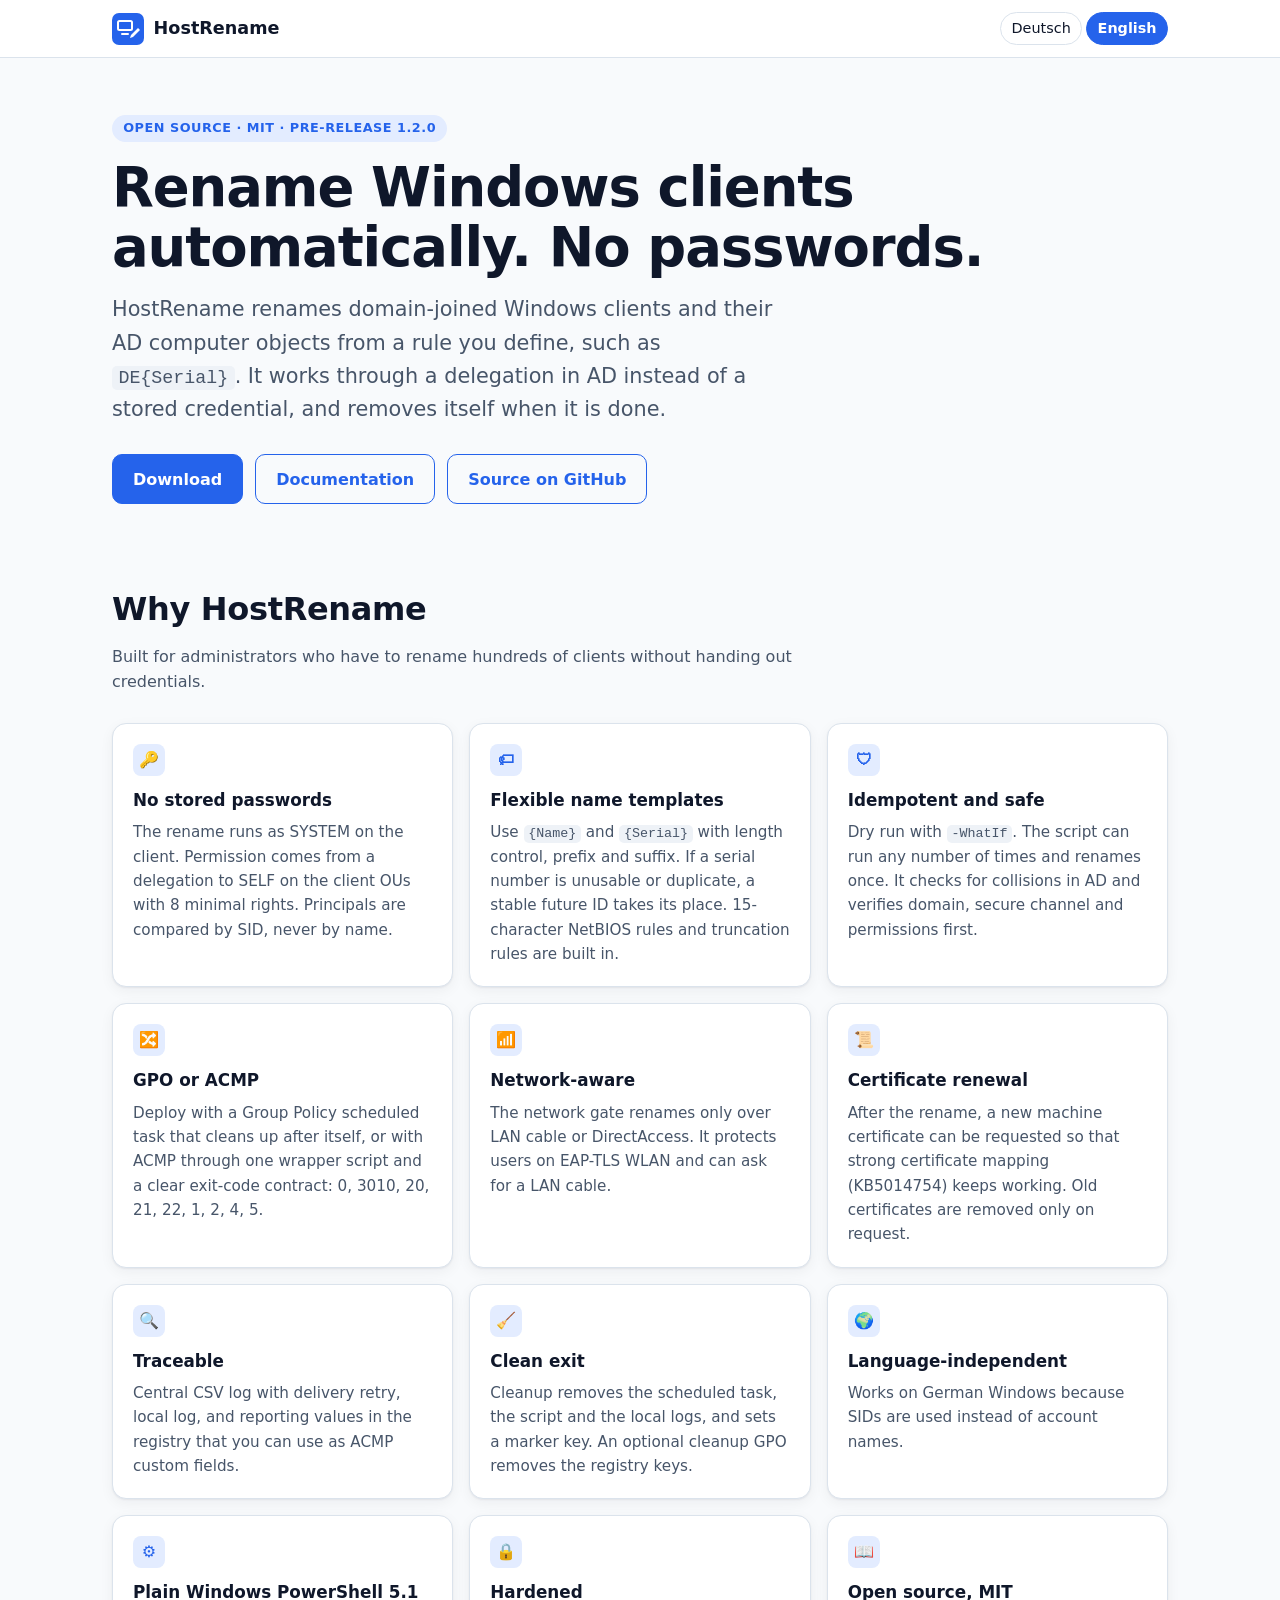
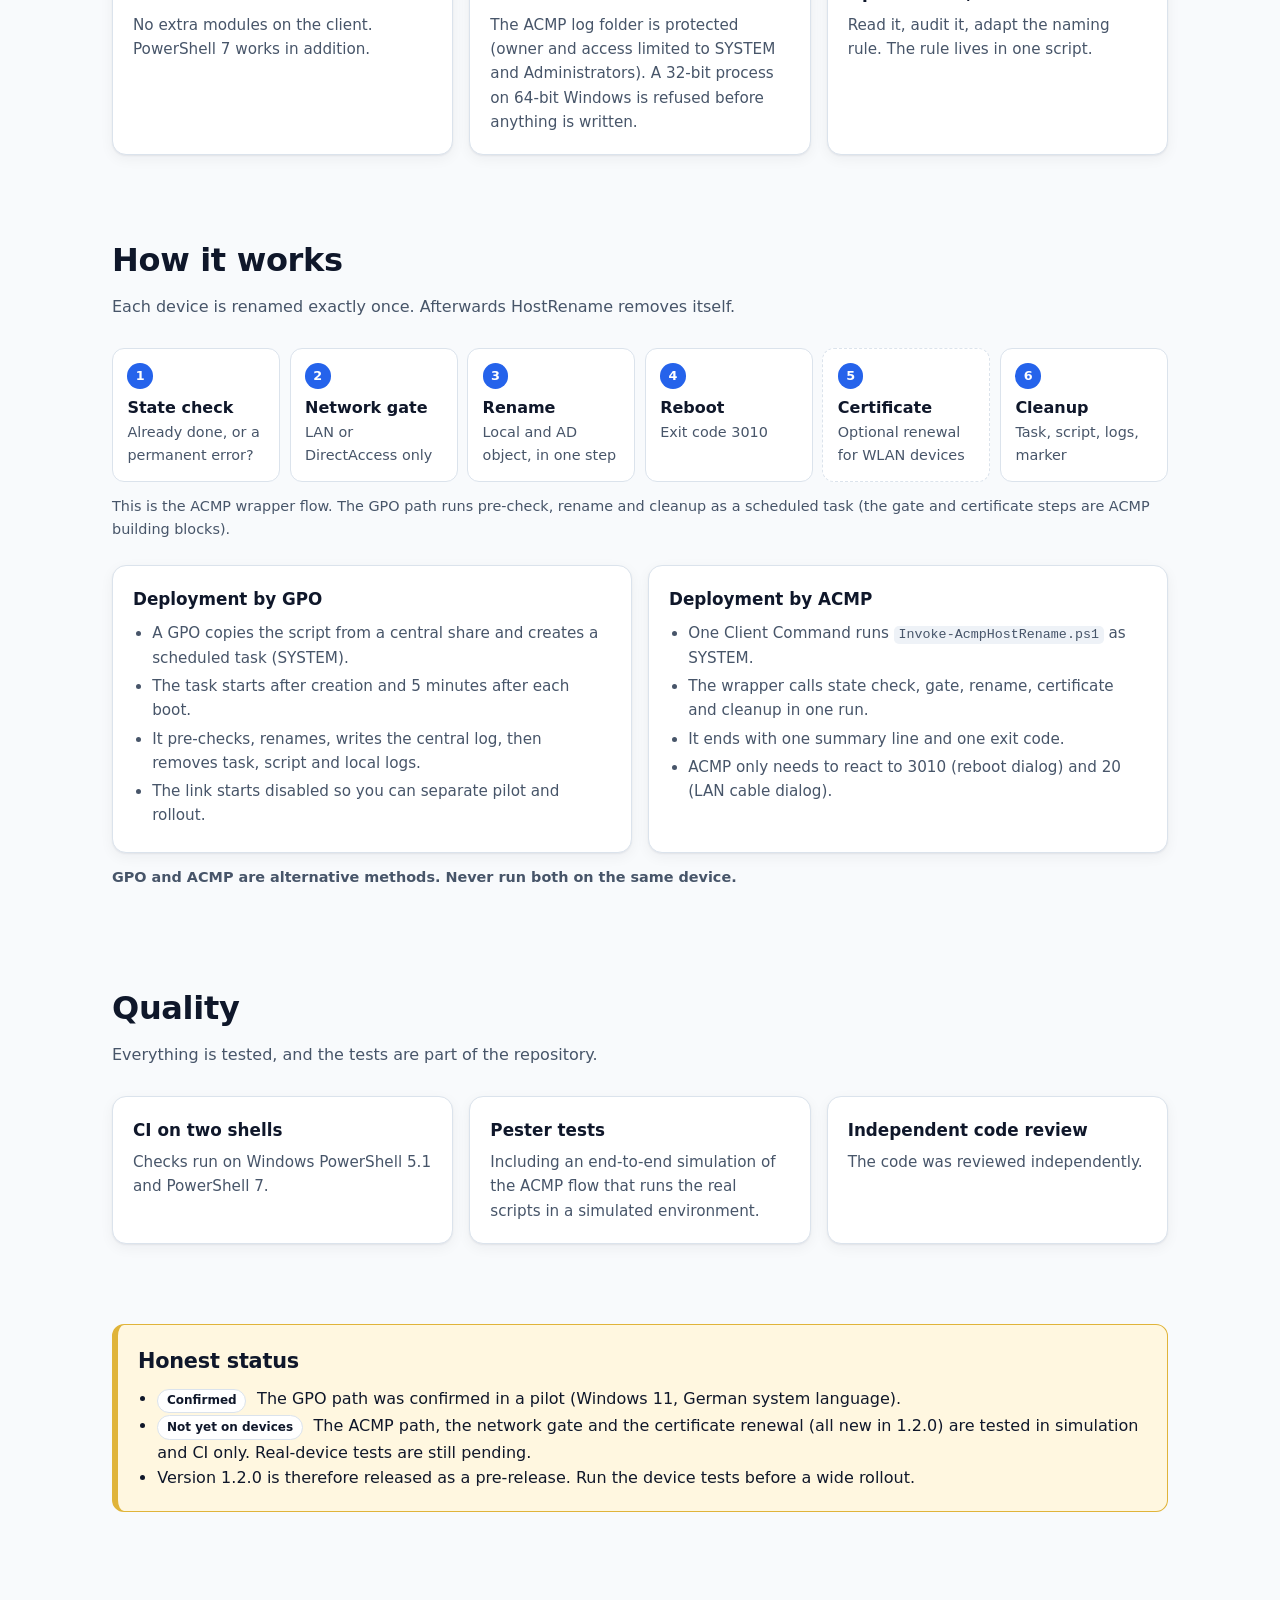
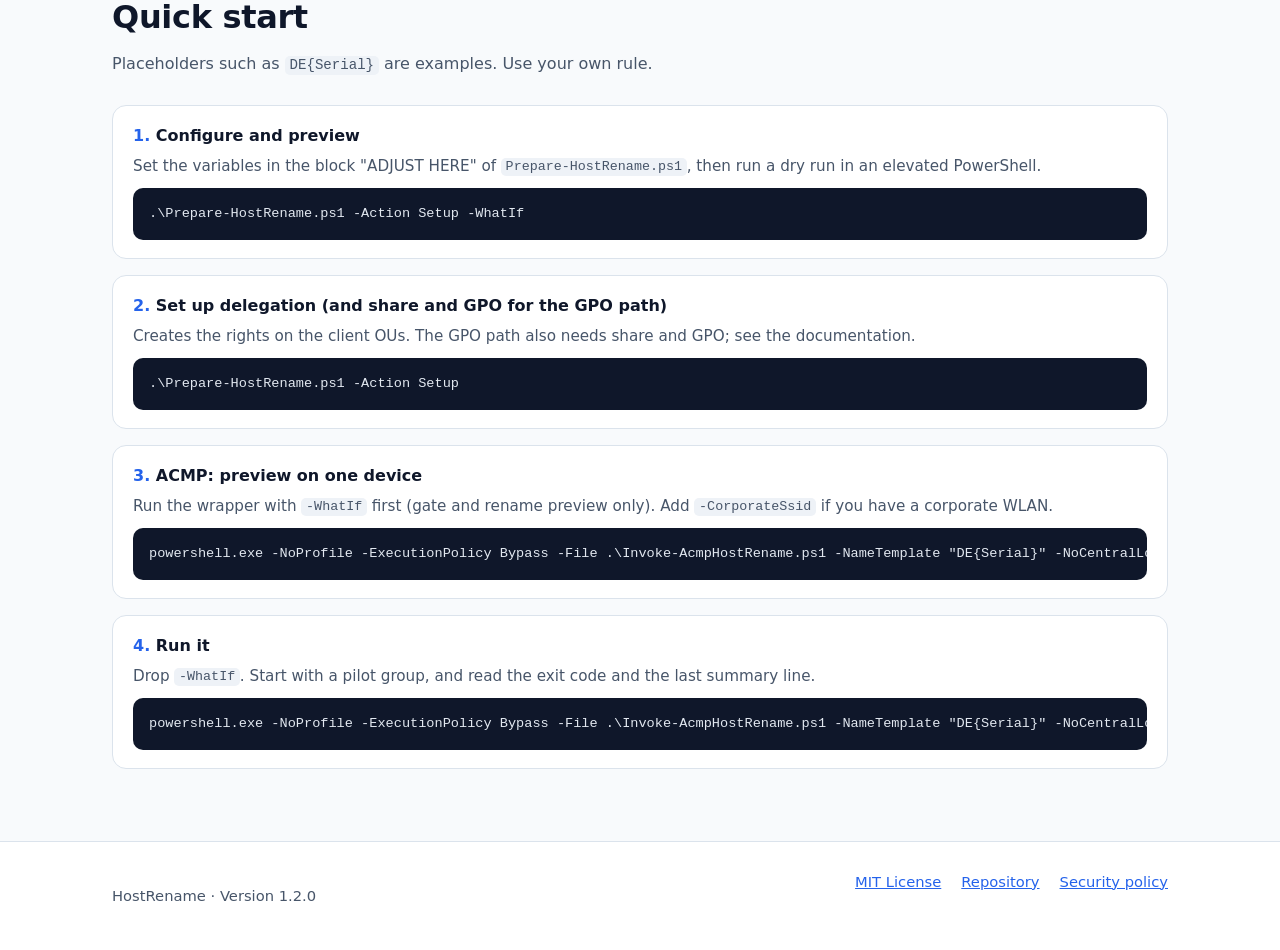
==== site/index.html @ 82e20585 "Add marketing site (GitHub Pages, EN + DE) and link it from the READMEs Static, neutral design witho" ====
<!doctype html>
<html lang="en">
<head>
<meta charset="utf-8">
<meta name="viewport" content="width=device-width, initial-scale=1">
<title>HostRename – rule-based renaming of domain-joined Windows clients</title>
<meta name="description" content="HostRename renames domain-joined Windows clients and their AD computer objects automatically from a name template, without stored passwords. Deployment by GPO or ACMP. Open source, MIT.">
<meta name="color-scheme" content="light dark">
<link rel="icon" type="image/svg+xml" href="favicon.svg">
<link rel="stylesheet" href="assets/style.css">
</head>
<body>
<a class="skip" href="#main">Skip to content</a>
<header class="top"><div class="wrap nav">
<a class="brand" href="index.html"><img src="assets/logo.svg" width="32" height="32" alt="">HostRename</a>
<nav class="lang" aria-label="Language"><a href="de/index.html" hreflang="de" lang="de">Deutsch</a><span aria-current="true">English</span></nav>
</div></header>
<main id="main">
<div class="wrap hero">
<p class="eyebrow">Open source · MIT · Pre-release 1.2.0</p>
<h1>Rename Windows clients automatically. No passwords.</h1>
<p class="lead">HostRename renames domain-joined Windows clients and their AD computer objects from a rule you define, such as <code>DE{Serial}</code>. It works through a delegation in AD instead of a stored credential, and removes itself when it is done.</p>
<div class="cta"><a class="btn" href="https://github.com/st03psn/HostRename/releases">Download</a><a class="btn sec" href="https://github.com/st03psn/HostRename#readme">Documentation</a><a class="btn sec" href="https://github.com/st03psn/HostRename">Source on GitHub</a></div>
</div>
<section aria-labelledby="ben"><div class="wrap"><h2 id="ben">Why HostRename</h2><p class="sub">Built for administrators who have to rename hundreds of clients without handing out credentials.</p><div class="grid"><article class="card"><div class="ic" aria-hidden="true">🔑</div><h3>No stored passwords</h3><p>The rename runs as SYSTEM on the client. Permission comes from a delegation to SELF on the client OUs with 8 minimal rights. Principals are compared by SID, never by name.</p></article><article class="card"><div class="ic" aria-hidden="true">🏷</div><h3>Flexible name templates</h3><p>Use <code>{Name}</code> and <code>{Serial}</code> with length control, prefix and suffix. If a serial number is unusable or duplicate, a stable future ID takes its place. 15-character NetBIOS rules and truncation rules are built in.</p></article><article class="card"><div class="ic" aria-hidden="true">🛡</div><h3>Idempotent and safe</h3><p>Dry run with <code>-WhatIf</code>. The script can run any number of times and renames once. It checks for collisions in AD and verifies domain, secure channel and permissions first.</p></article><article class="card"><div class="ic" aria-hidden="true">🔀</div><h3>GPO or ACMP</h3><p>Deploy with a Group Policy scheduled task that cleans up after itself, or with ACMP through one wrapper script and a clear exit-code contract: 0, 3010, 20, 21, 22, 1, 2, 4, 5.</p></article><article class="card"><div class="ic" aria-hidden="true">📶</div><h3>Network-aware</h3><p>The network gate renames only over LAN cable or DirectAccess. It protects users on EAP-TLS WLAN and can ask for a LAN cable.</p></article><article class="card"><div class="ic" aria-hidden="true">📜</div><h3>Certificate renewal</h3><p>After the rename, a new machine certificate can be requested so that strong certificate mapping (KB5014754) keeps working. Old certificates are removed only on request.</p></article><article class="card"><div class="ic" aria-hidden="true">🔍</div><h3>Traceable</h3><p>Central CSV log with delivery retry, local log, and reporting values in the registry that you can use as ACMP custom fields.</p></article><article class="card"><div class="ic" aria-hidden="true">🧹</div><h3>Clean exit</h3><p>Cleanup removes the scheduled task, the script and the local logs, and sets a marker key. An optional cleanup GPO removes the registry keys.</p></article><article class="card"><div class="ic" aria-hidden="true">🌍</div><h3>Language-independent</h3><p>Works on German Windows because SIDs are used instead of account names.</p></article><article class="card"><div class="ic" aria-hidden="true">⚙</div><h3>Plain Windows PowerShell 5.1</h3><p>No extra modules on the client. PowerShell 7 works in addition.</p></article><article class="card"><div class="ic" aria-hidden="true">🔒</div><h3>Hardened</h3><p>The ACMP log folder is protected (owner and access limited to SYSTEM and Administrators). A 32-bit process on 64-bit Windows is refused before anything is written.</p></article><article class="card"><div class="ic" aria-hidden="true">📖</div><h3>Open source, MIT</h3><p>Read it, audit it, adapt the naming rule. The rule lives in one script.</p></article></div></div></section>
<section aria-labelledby="how"><div class="wrap"><h2 id="how">How it works</h2><p class="sub">Each device is renamed exactly once. Afterwards HostRename removes itself.</p>
<ol class="flow" aria-label="Flow of one wrapper run: state check, network gate, rename, reboot, optional certificate, cleanup."><li><strong>State check</strong><span>Already done, or a permanent error?</span></li><li><strong>Network gate</strong><span>LAN or DirectAccess only</span></li><li><strong>Rename</strong><span>Local and AD object, in one step</span></li><li><strong>Reboot</strong><span>Exit code 3010</span></li><li class="opt"><strong>Certificate</strong><span>Optional renewal for WLAN devices</span></li><li><strong>Cleanup</strong><span>Task, script, logs, marker</span></li></ol>
<p class="note">This is the ACMP wrapper flow. The GPO path runs pre-check, rename and cleanup as a scheduled task (the gate and certificate steps are ACMP building blocks).</p>
<div class="two"><div class="card"><h3>Deployment by GPO</h3><ul><li>A GPO copies the script from a central share and creates a scheduled task (SYSTEM).</li><li>The task starts after creation and 5 minutes after each boot.</li><li>It pre-checks, renames, writes the central log, then removes task, script and local logs.</li><li>The link starts disabled so you can separate pilot and rollout.</li></ul></div><div class="card"><h3>Deployment by ACMP</h3><ul><li>One Client Command runs <code>Invoke-AcmpHostRename.ps1</code> as SYSTEM.</li><li>The wrapper calls state check, gate, rename, certificate and cleanup in one run.</li><li>It ends with one summary line and one exit code.</li><li>ACMP only needs to react to 3010 (reboot dialog) and 20 (LAN cable dialog).</li></ul></div></div>
<p class="note"><strong>GPO and ACMP are alternative methods. Never run both on the same device.</strong></p></div></section>
<section aria-labelledby="qa"><div class="wrap"><h2 id="qa">Quality</h2><p class="sub">Everything is tested, and the tests are part of the repository.</p><div class="grid"><article class="card"><h3>CI on two shells</h3><p>Checks run on Windows PowerShell 5.1 and PowerShell 7.</p></article><article class="card"><h3>Pester tests</h3><p>Including an end-to-end simulation of the ACMP flow that runs the real scripts in a simulated environment.</p></article><article class="card"><h3>Independent code review</h3><p>The code was reviewed independently.</p></article></div></div></section>
<section aria-labelledby="st"><div class="wrap"><div class="status"><h2 id="st">Honest status</h2><ul><li><span class="tag">Confirmed</span> The GPO path was confirmed in a pilot (Windows 11, German system language).</li><li><span class="tag">Not yet on devices</span> The ACMP path, the network gate and the certificate renewal (all new in 1.2.0) are tested in simulation and CI only. Real-device tests are still pending.</li><li>Version 1.2.0 is therefore released as a pre-release. Run the device tests before a wide rollout.</li></ul></div></div></section>
<section aria-labelledby="qs"><div class="wrap"><h2 id="qs">Quick start</h2><p class="sub">Placeholders such as <code>DE{Serial}</code> are examples. Use your own rule.</p><ol class="steps"><li><strong>Configure and preview</strong><p>Set the variables in the block "ADJUST HERE" of <code>Prepare-HostRename.ps1</code>, then run a dry run in an elevated PowerShell.</p><pre><code>.\Prepare-HostRename.ps1 -Action Setup -WhatIf</code></pre></li><li><strong>Set up delegation (and share and GPO for the GPO path)</strong><p>Creates the rights on the client OUs. The GPO path also needs share and GPO; see the documentation.</p><pre><code>.\Prepare-HostRename.ps1 -Action Setup</code></pre></li><li><strong>ACMP: preview on one device</strong><p>Run the wrapper with <code>-WhatIf</code> first (gate and rename preview only). Add <code>-CorporateSsid</code> if you have a corporate WLAN.</p><pre><code>powershell.exe -NoProfile -ExecutionPolicy Bypass -File .\Invoke-AcmpHostRename.ps1 -NameTemplate "DE{Serial}" -NoCentralLog -WhatIf</code></pre></li><li><strong>Run it</strong><p>Drop <code>-WhatIf</code>. Start with a pilot group, and read the exit code and the last summary line.</p><pre><code>powershell.exe -NoProfile -ExecutionPolicy Bypass -File .\Invoke-AcmpHostRename.ps1 -NameTemplate "DE{Serial}" -NoCentralLog</code></pre></li></ol></div></section>
</main>
<footer><div class="wrap"><p>HostRename · Version 1.2.0</p>
<ul><li><a href="https://github.com/st03psn/HostRename/blob/main/LICENSE">MIT License</a></li><li><a href="https://github.com/st03psn/HostRename">Repository</a></li><li><a href="https://github.com/st03psn/HostRename/blob/main/SECURITY.md">Security policy</a></li></ul></div></footer>
</body>
</html>
---- site/assets/style.css ----
:root{
  --bg:#f8fafc;--surface:#fff;--surface2:#eef2f7;--text:#0f172a;--muted:#475569;--border:#dbe3ec;
  --accent:#2563eb;--accent-ink:#fff;--accent-soft:#e3ecff;--code-bg:#0f172a;--code-text:#e2e8f0;
  --warn-bg:#fff7e0;--warn-border:#e0b43a;--ok:#15803d;--shadow:0 1px 2px rgba(15,23,42,.06),0 4px 14px rgba(15,23,42,.05);
}
@media (prefers-color-scheme:dark){:root{
  --bg:#0b1220;--surface:#121a2b;--surface2:#18223a;--text:#e8edf5;--muted:#a3b0c4;--border:#26334d;
  --accent:#6ea0ff;--accent-ink:#0b1220;--accent-soft:#1a2a4f;--code-bg:#070c17;--code-text:#e2e8f0;
  --warn-bg:#2a2410;--warn-border:#8a6d1c;--ok:#4ade80;--shadow:none;
}}
*{box-sizing:border-box}
html{scroll-behavior:smooth}
body{margin:0;background:var(--bg);color:var(--text);line-height:1.6;
  font-family:system-ui,-apple-system,"Segoe UI",Roboto,"Helvetica Neue",Arial,sans-serif;font-size:1rem}
a{color:var(--accent)}
a:focus-visible,.btn:focus-visible,summary:focus-visible{outline:3px solid var(--accent);outline-offset:3px;border-radius:6px}
.wrap{max-width:68rem;margin:0 auto;padding:0 1rem}
.skip{position:absolute;left:-999px;top:0;background:var(--accent);color:var(--accent-ink);padding:.5rem 1rem;z-index:10}
.skip:focus{left:0}
header.top{border-bottom:1px solid var(--border);background:var(--surface)}
.nav{display:flex;align-items:center;justify-content:space-between;gap:1rem;padding-block:.75rem;flex-wrap:wrap}
.brand{display:flex;align-items:center;gap:.6rem;font-weight:700;color:var(--text);text-decoration:none;font-size:1.1rem}
.brand img{display:block}
.lang{display:flex;gap:.25rem;font-size:.9rem}
.lang a,.lang span{padding:.25rem .65rem;border-radius:999px;border:1px solid var(--border);text-decoration:none;color:var(--text)}
.lang [aria-current]{background:var(--accent);color:var(--accent-ink);border-color:var(--accent);font-weight:600}
.lang a:hover{background:var(--accent-soft)}
.hero{padding-block:3.5rem 2.5rem}
.eyebrow{display:inline-block;font-size:.8rem;font-weight:600;letter-spacing:.04em;text-transform:uppercase;
  color:var(--accent);background:var(--accent-soft);padding:.2rem .7rem;border-radius:999px;margin:0 0 1rem}
h1{font-size:clamp(2.1rem,6vw,3.4rem);line-height:1.1;margin:0 0 1rem;letter-spacing:-.02em}
.lead{font-size:clamp(1.05rem,2.4vw,1.3rem);color:var(--muted);max-width:42rem;margin:0 0 1.75rem}
.cta{display:flex;flex-wrap:wrap;gap:.75rem}
.btn{display:inline-block;padding:.7rem 1.25rem;border-radius:10px;font-weight:600;text-decoration:none;border:1px solid var(--accent);
  background:var(--accent);color:var(--accent-ink)}
.btn:hover{filter:brightness(1.08)}
.btn.sec{background:transparent;color:var(--accent)}
.btn.sec:hover{background:var(--accent-soft);filter:none}
section{padding:2.5rem 0}
h2{font-size:clamp(1.5rem,4vw,2rem);margin:0 0 .5rem;letter-spacing:-.01em}
.sub{color:var(--muted);margin:0 0 1.75rem;max-width:44rem}
.grid{display:grid;gap:1rem;grid-template-columns:repeat(auto-fit,minmax(min(100%,17rem),1fr))}
.card{background:var(--surface);border:1px solid var(--border);border-radius:14px;padding:1.25rem;box-shadow:var(--shadow)}
.card h3{margin:0 0 .4rem;font-size:1.05rem}
.card p{margin:0;color:var(--muted);font-size:.95rem}
.card .ic{width:2rem;height:2rem;border-radius:8px;background:var(--accent-soft);color:var(--accent);display:grid;place-items:center;margin-bottom:.7rem;font-weight:700}
code{font-family:ui-monospace,SFMono-Regular,Menlo,Consolas,monospace;font-size:.88em;background:var(--surface2);padding:.1em .35em;border-radius:5px;overflow-wrap:anywhere}
pre{background:var(--code-bg);color:var(--code-text);padding:1rem;border-radius:10px;overflow-x:auto;margin:.6rem 0 0;font-size:.85rem;line-height:1.5}
pre code{background:none;padding:0;font-size:inherit;overflow-wrap:normal}
/* flow */
.flow{list-style:none;margin:0;padding:0;display:grid;gap:.6rem;grid-template-columns:repeat(auto-fit,minmax(min(100%,9.5rem),1fr));counter-reset:s}
.flow li{position:relative;background:var(--surface);border:1px solid var(--border);border-radius:12px;padding:.9rem .9rem .9rem;counter-increment:s;font-size:.9rem}
.flow li::before{content:counter(s);display:inline-grid;place-items:center;width:1.6rem;height:1.6rem;border-radius:50%;background:var(--accent);color:var(--accent-ink);font-weight:700;font-size:.8rem;margin-bottom:.4rem}
.flow strong{display:block;font-size:1rem}
.flow span{color:var(--muted)}
.flow li.opt{border-style:dashed}
.note{color:var(--muted);font-size:.9rem;margin-top:.8rem}
.two{display:grid;gap:1rem;grid-template-columns:repeat(auto-fit,minmax(min(100%,20rem),1fr));margin-top:1.5rem}
.two h3{margin-top:0}
.two ul{margin:.5rem 0 0;padding-left:1.2rem;color:var(--muted);font-size:.95rem}
.two li{margin:.25rem 0}
.status{background:var(--warn-bg);border:1px solid var(--warn-border);border-left-width:6px;border-radius:12px;padding:1.25rem}
.status h2{font-size:1.3rem}
.status ul{margin:.5rem 0 0;padding-left:1.2rem}
.tag{display:inline-block;font-size:.75rem;font-weight:700;padding:.1rem .55rem;border-radius:999px;border:1px solid var(--border);background:var(--surface);margin-right:.35rem}
.steps{list-style:none;padding:0;margin:0;display:grid;grid-template-columns:minmax(0,1fr);gap:1rem;counter-reset:q}
.steps>li{counter-increment:q;background:var(--surface);border:1px solid var(--border);border-radius:14px;padding:1.1rem 1.25rem}
.steps>li>strong::before{content:counter(q) ". ";color:var(--accent)}
.steps p{margin:.3rem 0 0;color:var(--muted);font-size:.95rem}
footer{border-top:1px solid var(--border);background:var(--surface);margin-top:2rem;padding:1.75rem 0;color:var(--muted);font-size:.92rem}
footer .wrap{display:flex;flex-wrap:wrap;gap:.5rem 1.5rem;justify-content:space-between}
footer ul{list-style:none;display:flex;flex-wrap:wrap;gap:.5rem 1.25rem;margin:0;padding:0}
@media (prefers-reduced-motion:reduce){html{scroll-behavior:auto}}
.steps>li{min-width:0}
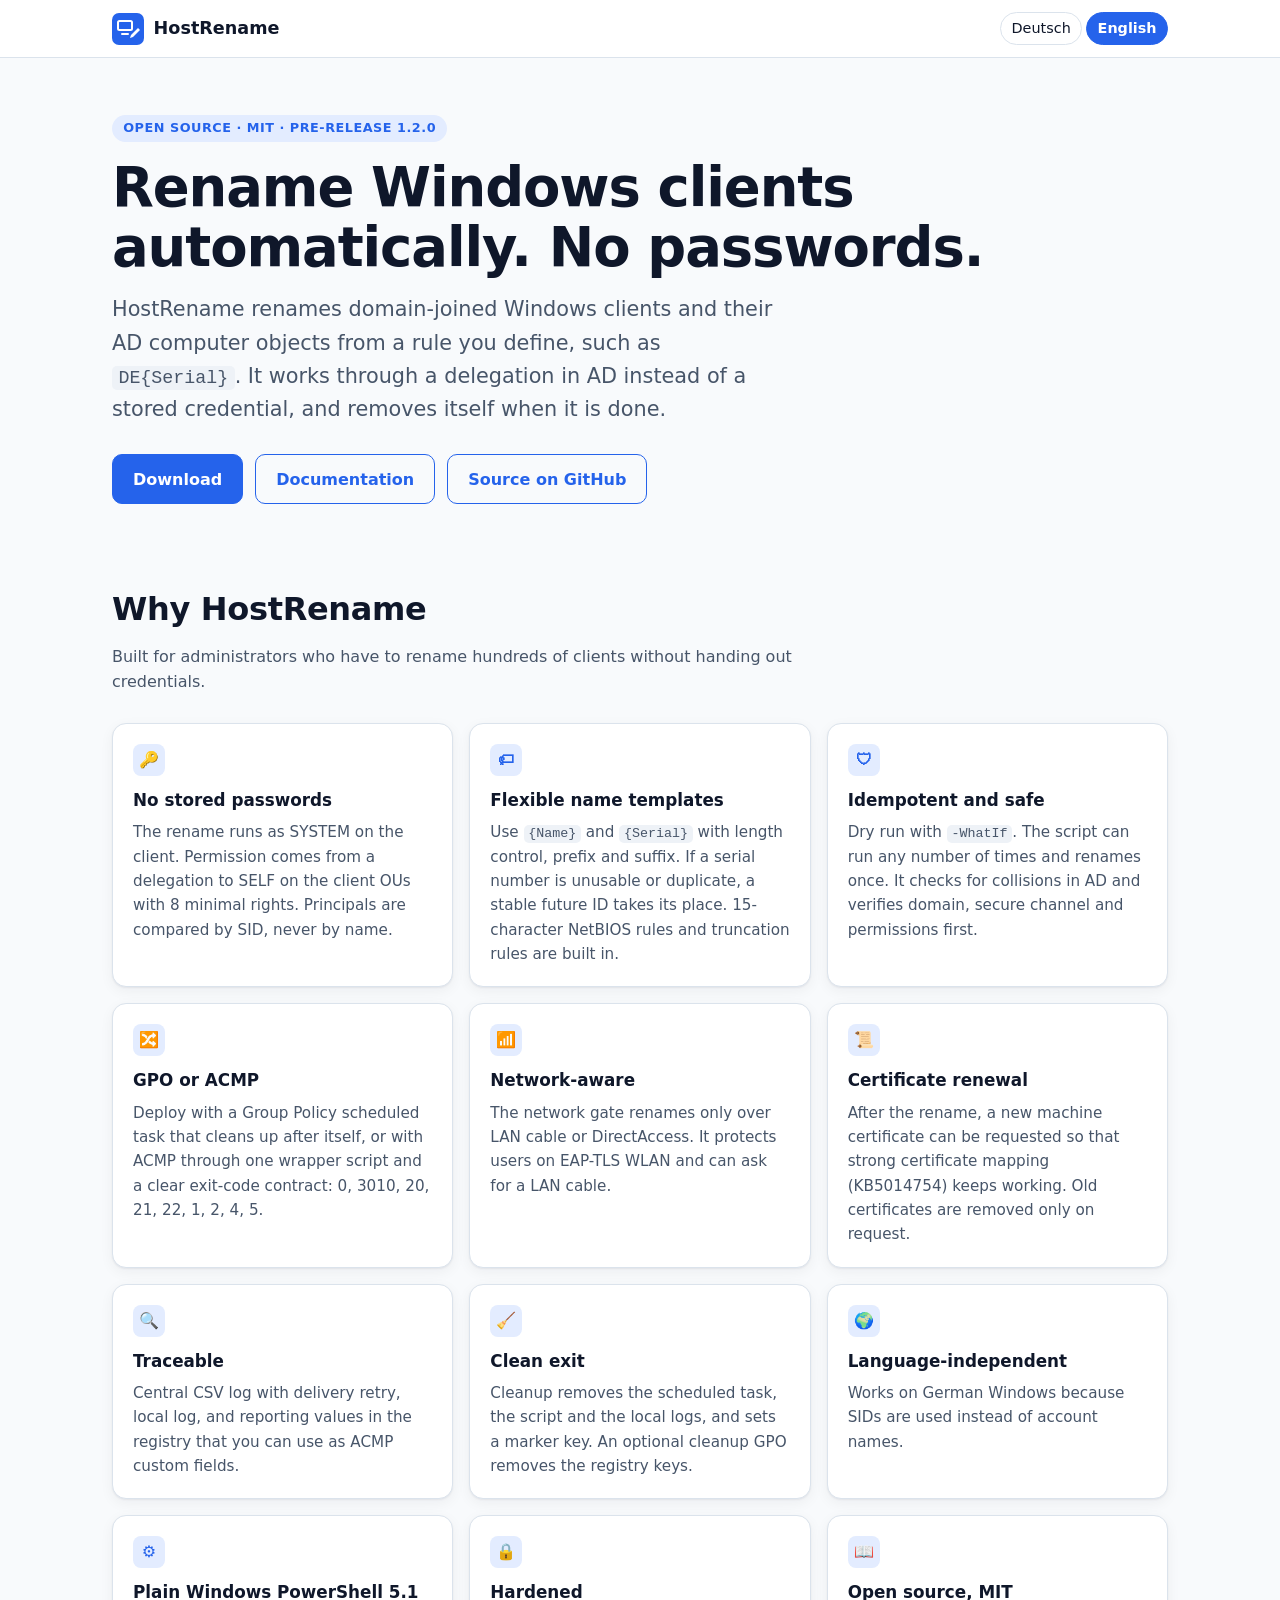
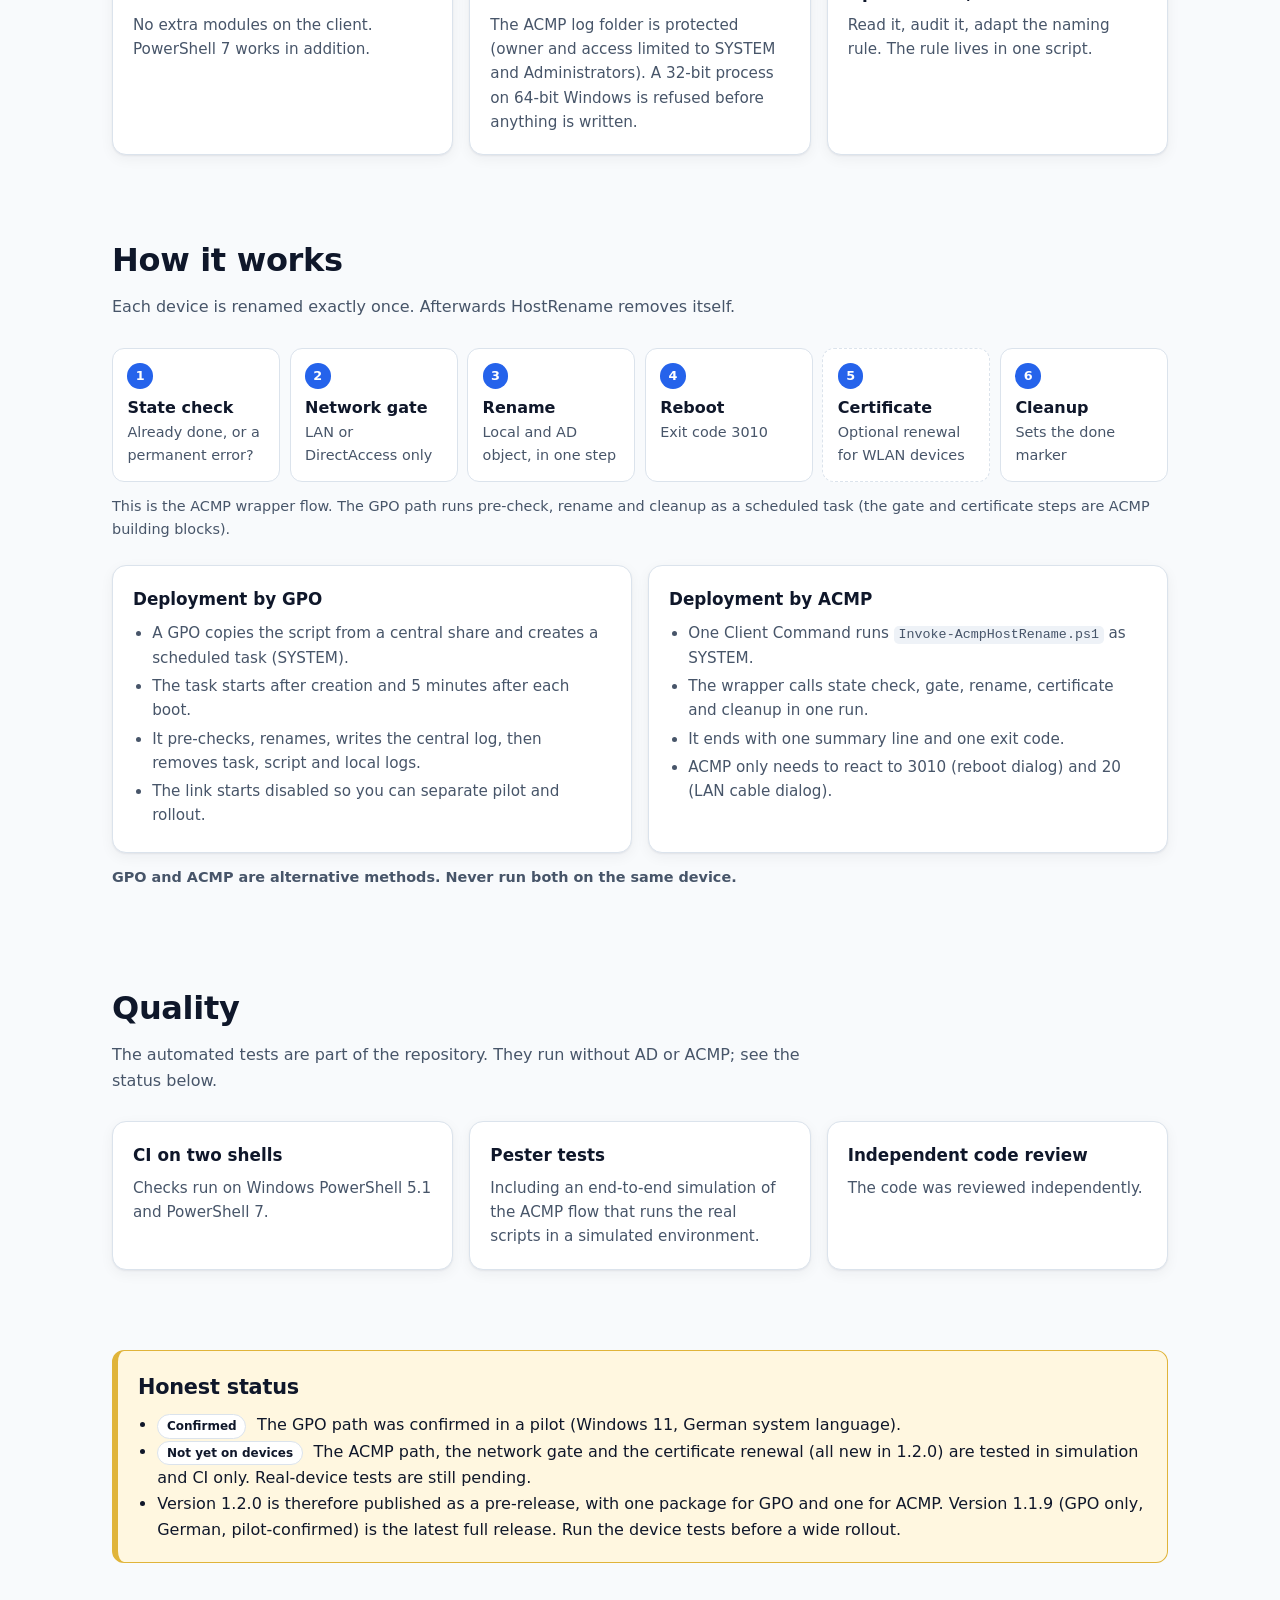
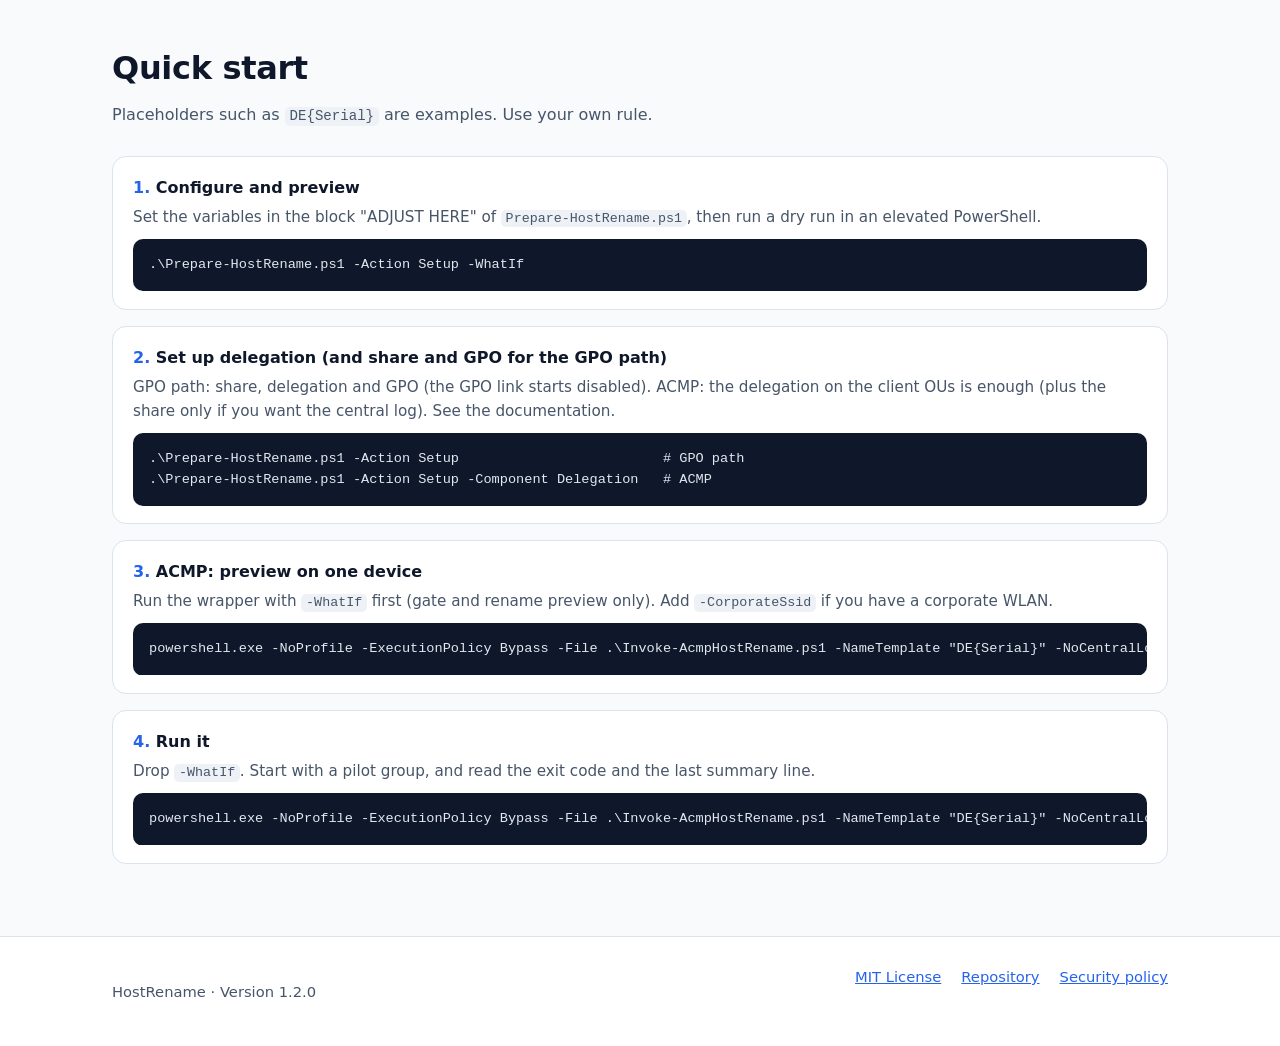
==== commit 9aa4fd19: "Plausibility check: update docs, release notes and website - Release notes v1.2.0 (EN/DE) rewritten " ====
--- a/site/index.html
+++ b/site/index.html
@@ -24,13 +24,14 @@
 </div>
 <section aria-labelledby="ben"><div class="wrap"><h2 id="ben">Why HostRename</h2><p class="sub">Built for administrators who have to rename hundreds of clients without handing out credentials.</p><div class="grid"><article class="card"><div class="ic" aria-hidden="true">🔑</div><h3>No stored passwords</h3><p>The rename runs as SYSTEM on the client. Permission comes from a delegation to SELF on the client OUs with 8 minimal rights. Principals are compared by SID, never by name.</p></article><article class="card"><div class="ic" aria-hidden="true">🏷</div><h3>Flexible name templates</h3><p>Use <code>{Name}</code> and <code>{Serial}</code> with length control, prefix and suffix. If a serial number is unusable or duplicate, a stable future ID takes its place. 15-character NetBIOS rules and truncation rules are built in.</p></article><article class="card"><div class="ic" aria-hidden="true">🛡</div><h3>Idempotent and safe</h3><p>Dry run with <code>-WhatIf</code>. The script can run any number of times and renames once. It checks for collisions in AD and verifies domain, secure channel and permissions first.</p></article><article class="card"><div class="ic" aria-hidden="true">🔀</div><h3>GPO or ACMP</h3><p>Deploy with a Group Policy scheduled task that cleans up after itself, or with ACMP through one wrapper script and a clear exit-code contract: 0, 3010, 20, 21, 22, 1, 2, 4, 5.</p></article><article class="card"><div class="ic" aria-hidden="true">📶</div><h3>Network-aware</h3><p>The network gate renames only over LAN cable or DirectAccess. It protects users on EAP-TLS WLAN and can ask for a LAN cable.</p></article><article class="card"><div class="ic" aria-hidden="true">📜</div><h3>Certificate renewal</h3><p>After the rename, a new machine certificate can be requested so that strong certificate mapping (KB5014754) keeps working. Old certificates are removed only on request.</p></article><article class="card"><div class="ic" aria-hidden="true">🔍</div><h3>Traceable</h3><p>Central CSV log with delivery retry, local log, and reporting values in the registry that you can use as ACMP custom fields.</p></article><article class="card"><div class="ic" aria-hidden="true">🧹</div><h3>Clean exit</h3><p>Cleanup removes the scheduled task, the script and the local logs, and sets a marker key. An optional cleanup GPO removes the registry keys.</p></article><article class="card"><div class="ic" aria-hidden="true">🌍</div><h3>Language-independent</h3><p>Works on German Windows because SIDs are used instead of account names.</p></article><article class="card"><div class="ic" aria-hidden="true">⚙</div><h3>Plain Windows PowerShell 5.1</h3><p>No extra modules on the client. PowerShell 7 works in addition.</p></article><article class="card"><div class="ic" aria-hidden="true">🔒</div><h3>Hardened</h3><p>The ACMP log folder is protected (owner and access limited to SYSTEM and Administrators). A 32-bit process on 64-bit Windows is refused before anything is written.</p></article><article class="card"><div class="ic" aria-hidden="true">📖</div><h3>Open source, MIT</h3><p>Read it, audit it, adapt the naming rule. The rule lives in one script.</p></article></div></div></section>
 <section aria-labelledby="how"><div class="wrap"><h2 id="how">How it works</h2><p class="sub">Each device is renamed exactly once. Afterwards HostRename removes itself.</p>
-<ol class="flow" aria-label="Flow of one wrapper run: state check, network gate, rename, reboot, optional certificate, cleanup."><li><strong>State check</strong><span>Already done, or a permanent error?</span></li><li><strong>Network gate</strong><span>LAN or DirectAccess only</span></li><li><strong>Rename</strong><span>Local and AD object, in one step</span></li><li><strong>Reboot</strong><span>Exit code 3010</span></li><li class="opt"><strong>Certificate</strong><span>Optional renewal for WLAN devices</span></li><li><strong>Cleanup</strong><span>Task, script, logs, marker</span></li></ol>
+<ol class="flow" aria-label="Flow of one wrapper run: state check, network gate, rename, reboot, optional certificate, cleanup."><li><strong>State check</strong><span>Already done, or a permanent error?</span></li><li><strong>Network gate</strong><span>LAN or DirectAccess only</span></li><li><strong>Rename</strong><span>Local and AD object, in one step</span></li><li><strong>Reboot</strong><span>Exit code 3010</span></li><li class="opt"><strong>Certificate</strong><span>Optional renewal for WLAN devices</span></li><li><strong>Cleanup</strong><span>Sets the done marker</span></li></ol>
 <p class="note">This is the ACMP wrapper flow. The GPO path runs pre-check, rename and cleanup as a scheduled task (the gate and certificate steps are ACMP building blocks).</p>
 <div class="two"><div class="card"><h3>Deployment by GPO</h3><ul><li>A GPO copies the script from a central share and creates a scheduled task (SYSTEM).</li><li>The task starts after creation and 5 minutes after each boot.</li><li>It pre-checks, renames, writes the central log, then removes task, script and local logs.</li><li>The link starts disabled so you can separate pilot and rollout.</li></ul></div><div class="card"><h3>Deployment by ACMP</h3><ul><li>One Client Command runs <code>Invoke-AcmpHostRename.ps1</code> as SYSTEM.</li><li>The wrapper calls state check, gate, rename, certificate and cleanup in one run.</li><li>It ends with one summary line and one exit code.</li><li>ACMP only needs to react to 3010 (reboot dialog) and 20 (LAN cable dialog).</li></ul></div></div>
 <p class="note"><strong>GPO and ACMP are alternative methods. Never run both on the same device.</strong></p></div></section>
-<section aria-labelledby="qa"><div class="wrap"><h2 id="qa">Quality</h2><p class="sub">Everything is tested, and the tests are part of the repository.</p><div class="grid"><article class="card"><h3>CI on two shells</h3><p>Checks run on Windows PowerShell 5.1 and PowerShell 7.</p></article><article class="card"><h3>Pester tests</h3><p>Including an end-to-end simulation of the ACMP flow that runs the real scripts in a simulated environment.</p></article><article class="card"><h3>Independent code review</h3><p>The code was reviewed independently.</p></article></div></div></section>
-<section aria-labelledby="st"><div class="wrap"><div class="status"><h2 id="st">Honest status</h2><ul><li><span class="tag">Confirmed</span> The GPO path was confirmed in a pilot (Windows 11, German system language).</li><li><span class="tag">Not yet on devices</span> The ACMP path, the network gate and the certificate renewal (all new in 1.2.0) are tested in simulation and CI only. Real-device tests are still pending.</li><li>Version 1.2.0 is therefore released as a pre-release. Run the device tests before a wide rollout.</li></ul></div></div></section>
-<section aria-labelledby="qs"><div class="wrap"><h2 id="qs">Quick start</h2><p class="sub">Placeholders such as <code>DE{Serial}</code> are examples. Use your own rule.</p><ol class="steps"><li><strong>Configure and preview</strong><p>Set the variables in the block "ADJUST HERE" of <code>Prepare-HostRename.ps1</code>, then run a dry run in an elevated PowerShell.</p><pre><code>.\Prepare-HostRename.ps1 -Action Setup -WhatIf</code></pre></li><li><strong>Set up delegation (and share and GPO for the GPO path)</strong><p>Creates the rights on the client OUs. The GPO path also needs share and GPO; see the documentation.</p><pre><code>.\Prepare-HostRename.ps1 -Action Setup</code></pre></li><li><strong>ACMP: preview on one device</strong><p>Run the wrapper with <code>-WhatIf</code> first (gate and rename preview only). Add <code>-CorporateSsid</code> if you have a corporate WLAN.</p><pre><code>powershell.exe -NoProfile -ExecutionPolicy Bypass -File .\Invoke-AcmpHostRename.ps1 -NameTemplate "DE{Serial}" -NoCentralLog -WhatIf</code></pre></li><li><strong>Run it</strong><p>Drop <code>-WhatIf</code>. Start with a pilot group, and read the exit code and the last summary line.</p><pre><code>powershell.exe -NoProfile -ExecutionPolicy Bypass -File .\Invoke-AcmpHostRename.ps1 -NameTemplate "DE{Serial}" -NoCentralLog</code></pre></li></ol></div></section>
+<section aria-labelledby="qa"><div class="wrap"><h2 id="qa">Quality</h2><p class="sub">The automated tests are part of the repository. They run without AD or ACMP; see the status below.</p><div class="grid"><article class="card"><h3>CI on two shells</h3><p>Checks run on Windows PowerShell 5.1 and PowerShell 7.</p></article><article class="card"><h3>Pester tests</h3><p>Including an end-to-end simulation of the ACMP flow that runs the real scripts in a simulated environment.</p></article><article class="card"><h3>Independent code review</h3><p>The code was reviewed independently.</p></article></div></div></section>
+<section aria-labelledby="st"><div class="wrap"><div class="status"><h2 id="st">Honest status</h2><ul><li><span class="tag">Confirmed</span> The GPO path was confirmed in a pilot (Windows 11, German system language).</li><li><span class="tag">Not yet on devices</span> The ACMP path, the network gate and the certificate renewal (all new in 1.2.0) are tested in simulation and CI only. Real-device tests are still pending.</li><li>Version 1.2.0 is therefore published as a pre-release, with one package for GPO and one for ACMP. Version 1.1.9 (GPO only, German, pilot-confirmed) is the latest full release. Run the device tests before a wide rollout.</li></ul></div></div></section>
+<section aria-labelledby="qs"><div class="wrap"><h2 id="qs">Quick start</h2><p class="sub">Placeholders such as <code>DE{Serial}</code> are examples. Use your own rule.</p><ol class="steps"><li><strong>Configure and preview</strong><p>Set the variables in the block "ADJUST HERE" of <code>Prepare-HostRename.ps1</code>, then run a dry run in an elevated PowerShell.</p><pre><code>.\Prepare-HostRename.ps1 -Action Setup -WhatIf</code></pre></li><li><strong>Set up delegation (and share and GPO for the GPO path)</strong><p>GPO path: share, delegation and GPO (the GPO link starts disabled). ACMP: the delegation on the client OUs is enough (plus the share only if you want the central log). See the documentation.</p><pre><code>.\Prepare-HostRename.ps1 -Action Setup                         # GPO path
+.\Prepare-HostRename.ps1 -Action Setup -Component Delegation   # ACMP</code></pre></li><li><strong>ACMP: preview on one device</strong><p>Run the wrapper with <code>-WhatIf</code> first (gate and rename preview only). Add <code>-CorporateSsid</code> if you have a corporate WLAN.</p><pre><code>powershell.exe -NoProfile -ExecutionPolicy Bypass -File .\Invoke-AcmpHostRename.ps1 -NameTemplate "DE{Serial}" -NoCentralLog -WhatIf</code></pre></li><li><strong>Run it</strong><p>Drop <code>-WhatIf</code>. Start with a pilot group, and read the exit code and the last summary line.</p><pre><code>powershell.exe -NoProfile -ExecutionPolicy Bypass -File .\Invoke-AcmpHostRename.ps1 -NameTemplate "DE{Serial}" -NoCentralLog</code></pre></li></ol></div></section>
 </main>
 <footer><div class="wrap"><p>HostRename · Version 1.2.0</p>
 <ul><li><a href="https://github.com/st03psn/HostRename/blob/main/LICENSE">MIT License</a></li><li><a href="https://github.com/st03psn/HostRename">Repository</a></li><li><a href="https://github.com/st03psn/HostRename/blob/main/SECURITY.md">Security policy</a></li></ul></div></footer>
